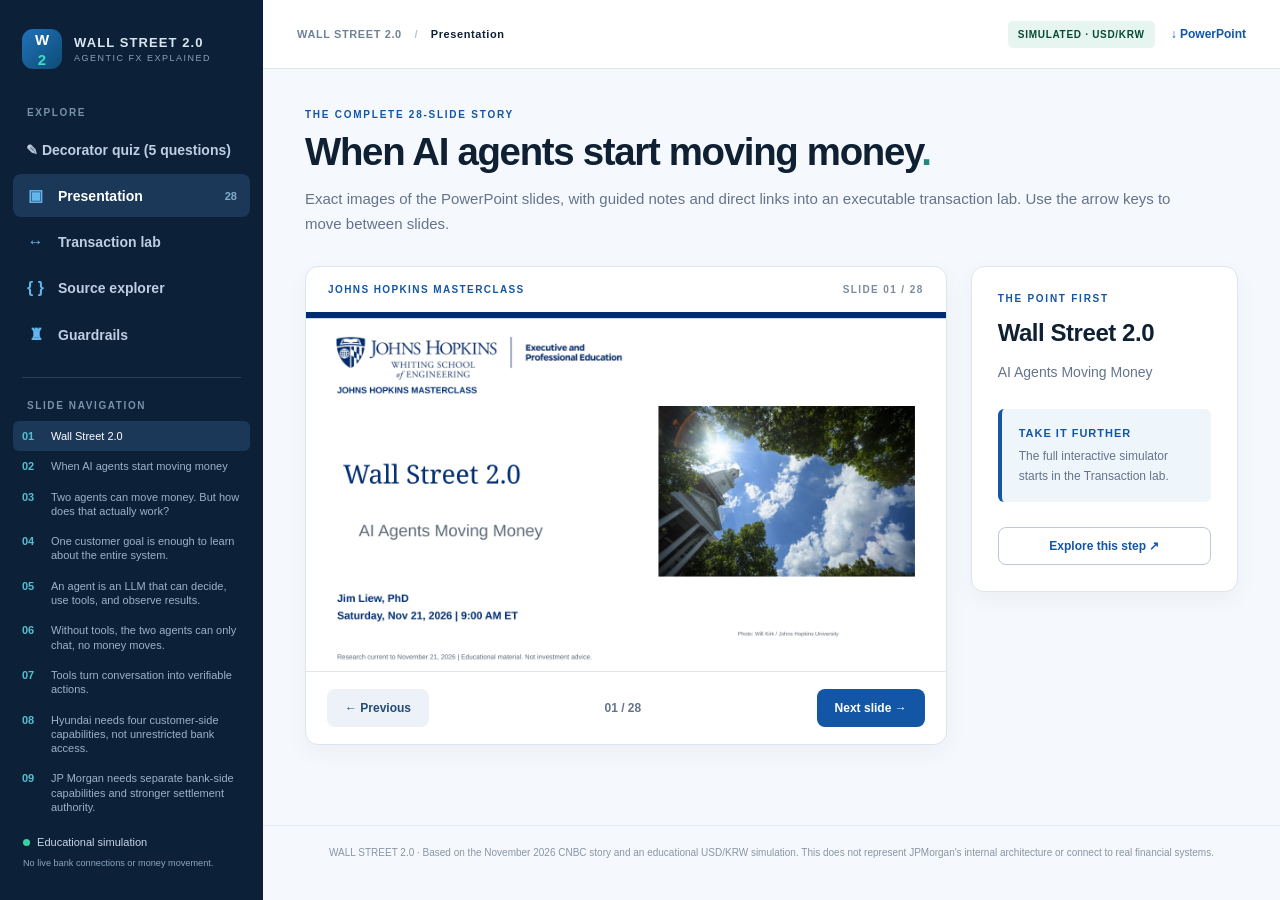
==== index.html @ aaad2f19 "Initial commit: Wall Street 2.0 Agentic FX classroom site Co-Authored-By: Claude Opus 5.5 <noreply@a" ====
<!doctype html>
<html lang="en"><head><meta charset="utf-8"/><meta name="viewport" content="width=device-width,initial-scale=1"/>
<title>Wall Street 2.0 | Hyundai ↔ JPMorgan Agentic FX Lab</title>
<link rel="stylesheet" href="styles.css"/></head><body>
<div class="app-shell">
  <aside class="sidebar" id="sidebar">
    <div class="brand"><div class="brand-mark">W<span>2</span></div><div><strong>WALL STREET 2.0</strong><small>AGENTIC FX EXPLAINED</small></div></div>
    <div class="nav-title">EXPLORE</div><a class="nav-item" href="decorator_quiz.html" style="text-decoration:none">✎ Decorator quiz (5 questions)</a>
    <button class="nav-item active" data-view="deck"><span class="nav-symbol">▣</span>Presentation <span class="nav-count">28</span></button>
    <button class="nav-item" data-view="lab"><span class="nav-symbol">↔</span>Transaction lab</button>
    <button class="nav-item" data-view="code"><span class="nav-symbol">{ }</span>Source explorer</button>
    <button class="nav-item" data-view="policies"><span class="nav-symbol">♜</span>Guardrails</button>
    <div class="side-rule"></div><div class="nav-title">SLIDE NAVIGATION</div><div id="slideNav" class="slide-nav"></div>
    <div class="sidebar-footer"><span class="status-dot"></span> Educational simulation <br/><small>No live bank connections or money movement.</small></div>
  </aside>
  <div class="main-shell">
   <header class="topbar"><button class="hamburger" id="menuBtn" aria-label="Toggle menu">☰</button><div class="crumb">WALL STREET 2.0 <span>/</span> <b id="currentViewName">Presentation</b></div><div class="topbar-right"><span class="tag demo">SIMULATED · USD/KRW</span><a class="header-link" href="Wall_Street_2_Agentic_FX_Classroom_Edition.pptx" download>↓ PowerPoint</a></div></header>
   <main>
    <section id="deckView" class="view active">
      <div class="page-intro"><div class="eyebrow">THE COMPLETE 28-SLIDE STORY</div><h1>When AI agents start moving money<span class="accent">.</span></h1><p>Exact images of the PowerPoint slides, with guided notes and direct links into an executable transaction lab. Use the arrow keys to move between slides.</p></div>
      <div class="deck-grid"><div class="slide-panel"><div class="slide-topline"><span id="slideKicker">INTRO</span><span id="slideNumber">SLIDE 01 / 28</span></div><img id="mainSlide" alt="Selected PowerPoint slide" class="main-slide"/><div class="slide-controls"><button id="prevSlide" class="btn secondary">← Previous</button><span id="slideProgress">01 / 28</span><button id="nextSlide" class="btn primary">Next slide →</button></div></div>
       <div class="slide-insight"><div class="eyebrow">THE POINT FIRST</div><h2 id="slideTitle"></h2><p id="slideSubtitle"></p><div class="note-card"><b>TAKE IT FURTHER</b><p id="slideTip">Use the transaction lab to see this idea in action.</p></div><button id="slideAction" class="btn outline full">Explore this step ↗</button></div></div>
    </section>
    <section id="labView" class="view">
      <div class="page-intro"><div class="eyebrow">INTERACTIVE TRANSACTION LAB</div><h1>A chat is not a payment<span class="accent">.</span></h1><p>Run the same USD/KRW example from the deck. Watch each message, tool call, control decision, and in-memory ledger update. Select a failure to see why the transaction stops.</p></div>
      <div class="agents-row"><div class="agent-banner hy"><div class="agent-pict">🤖</div><div><span>HYUNDAI AGENT</span><strong>Customer / treasury</strong><small>Requests to buy USD using KRW</small></div></div><div class="exchange-icon">⇄<small>Authenticated FX messages</small></div><div class="agent-banner jp"><div class="agent-pict">🤖</div><div><span>JPMORGAN AGENT</span><strong>Bank / FX service</strong><small>Quotes, validates, executes</small></div></div></div>
      <div class="lab-layout"><div class="lab-main">
        <div class="panel"><div class="panel-heading"><div><div class="eyebrow">01 / SETUP</div><h2>Choose a transaction scenario</h2></div><span class="tag">ALL VALUES ILLUSTRATIVE</span></div>
         <div class="scenario-grid" id="scenarioGrid"><button class="scenario active" data-scenario="success"><b>✓ Normal exchange</b><small>$100,000 USD, approved</small></button><button class="scenario" data-scenario="noTools"><b>💬 Chat only</b><small>Agents have no APIs</small></button><button class="scenario" data-scenario="oversize"><b>⛔ Too large</b><small>$600,000 USD request</small></button><button class="scenario" data-scenario="wrongAccount"><b>⛔ Wrong account</b><small>Unapproved beneficiary</small></button><button class="scenario" data-scenario="spoof"><b>⚠ Public forum</b><small>Fake message / untrusted</small></button><button class="scenario" data-scenario="expired"><b>⌛ Quote expires</b><small>Acceptance too late</small></button><button class="scenario" data-scenario="replay"><b>↻ Retry / replay</b><small>Same request ID</small></button><button class="scenario" data-scenario="bankLimit"><b>⛔ Bank tighter</b><small>JPMorgan policy denies</small></button><button class="scenario" data-scenario="tamper"><b>⚠ Quote tampering</b><small>Changed FX price</small></button><button class="scenario" data-scenario="split"><b>⛔ Split-trade evasion</b><small>4 × $150k exceeds daily cap</small></button><button class="scenario" data-scenario="injection"><b>⚠ Prompt injection</b><small>External text says skip checks</small></button><button class="scenario" data-scenario="pending"><b>⌛ Pending settlement</b><small>Executed ≠ settled</small></button></div>
         <div class="lab-actions"><button id="runBtn" class="btn primary">▶ Run transaction</button><button id="stepBtn" class="btn secondary">Next event →</button><button id="resetBtn" class="btn quiet">↺ Reset</button><span id="runState" class="run-state">Ready to simulate</span></div>
        </div>
        <div class="panel trace-panel"><div class="panel-heading"><div><div class="eyebrow">02 / AGENT-TO-AGENT TRACE</div><h2>Watch the messages and tools</h2></div><span id="eventCounter" class="tag">0 EVENTS</span></div><div id="trace" class="trace"><div class="empty-state">Select a scenario, then click <strong>Run transaction</strong> or <strong>Next event</strong> to walk through it.</div></div></div>
       </div><div class="lab-side">
        <div class="panel money-panel"><div class="eyebrow">TRANSACTION DETAILS</div><div class="money-amount">$<span id="usdValue">100,000</span> <small>USD</small></div><div class="money-eq">@ ₩1,450 / USD</div><div class="money-krw">₩<span id="krwValue">145,000,000</span> KRW</div><div class="rule"></div><div class="kv"><span>Hyundai per-trade cap</span><strong>$250,000</strong></div><div class="kv"><span>JPMorgan per-trade cap</span><strong id="bankCap">$1,000,000</strong></div><div class="kv"><span>Allowed currency pair</span><strong>USD / KRW</strong></div><div class="kv"><span>Account</span><strong id="accountValue">HYUNDAI-KRW-001</strong></div></div>
        <div class="panel status-panel"><div class="eyebrow">FINAL VERDICT</div><div id="verdict" class="verdict idle">NOT STARTED</div><p id="verdictExplain">No transaction has been submitted.</p><div class="rule"></div><div class="kv"><span>Simulated KRW balance</span><strong id="ledgerBalance">₩500,000,000</strong></div><div class="kv"><span>Successful ledger postings</span><strong id="ledgerPosts">0</strong></div></div>
        <button class="btn outline full" id="inspectCodeBtn">Inspect code for this result { }</button>
       </div></div>
     </section>
     <section id="codeView" class="view"><div class="page-intro"><div class="eyebrow">DOCUMENTED SOURCE EXPLORER</div><h1>Read the code. Understand the controls<span class="accent">.</span></h1><p>Explore the actual <code>agent_fx_demo.py</code> used to model this presentation. Comments, functions, values, and policy decisions are syntax-highlighted. The web lab implements the same foundational business rules in JavaScript; advanced production failure modes are illustrated in the slides.</p></div>
      <div class="code-layout"><div class="file-browser panel"><div class="eyebrow">SOURCE FILES</div><button class="file-select active" data-file="python">🐍 agent_fx_demo.py <span>Python</span></button><button class="file-select" data-file="web">⌘ simulator.js <span>Web engine</span></button><button class="file-select" data-file="notes">◇ ARCHITECTURE.md <span>Guide</span></button><div class="rule"></div><div class="eyebrow">JUMP TO A COMPONENT</div><div id="codeSections"></div><div class="rule"></div><a class="download-source" href="source/agent_fx_demo.py" download>↓ Download Python demo</a></div>
       <div class="editor-col"><div class="code-toolbar"><span class="file-badge" id="fileBadge">agent_fx_demo.py</span><span id="codeLineInfo">Source code</span><button id="copyCode" class="btn tiny">Copy code</button></div><div class="code-scroll"><pre id="codeDisplay" class="code-pre" aria-label="Syntax highlighted source code"></pre></div><div class="code-explain"><div class="eyebrow">WHY THIS MATTERS</div><h3 id="codeExplanationTitle">The trusted-services boundary</h3><p id="codeExplanation">The AI agent may request a trade, but only authenticated tools and deterministic rules can approve it.</p></div></div></div>
     </section>
     <section id="policiesView" class="view"><div class="page-intro"><div class="eyebrow">POLICY OWNERSHIP AND ENFORCEMENT</div><h1>Two agents. Two sets of rules. Both must pass<span class="accent">.</span></h1><p>Policy owners approve the business limits. Trusted services enforce them in code. A system prompt can describe the limits, but it does not substitute for a policy engine.</p></div>
      <div class="policy-columns"><div class="policy-card hy"><span>HYUNDAI · TREASURY POLICY V1</span><h2>Customer-side guardrails</h2><div class="policy-row"><span>Maximum per trade</span><strong>$250,000</strong></div><div class="policy-row"><span>Maximum per day</span><strong>$500,000</strong></div><div class="policy-row"><span>Approved pair</span><strong>USD / KRW</strong></div><div class="policy-row"><span>Approved settlement</span><strong>HYUNDAI-KRW-001</strong></div><p>Owned by Hyundai treasury. Prevents the agent from spending more than its delegated authorization.</p></div>
       <div class="policy-card jp"><span>JPMORGAN · FX POLICY V1</span><h2>Bank-side guardrails</h2><div class="policy-row"><span>Maximum per trade</span><strong>$1,000,000</strong></div><div class="policy-row"><span>Maximum per day</span><strong>$2,000,000</strong></div><div class="policy-row"><span>Approved pair</span><strong>USD / KRW</strong></div><div class="policy-row"><span>Approved settlement</span><strong>HYUNDAI-KRW-001</strong></div><p>Owned by JPMorgan bank risk and compliance. The bank independently authorizes execution.</p></div></div>
      <div class="control-chain"><div class="chain-item"><b>1. APPROVE</b><small>Policy owners define limits</small></div><div class="chain-arrow">→</div><div class="chain-item"><b>2. VERSION</b><small>Configuration + code release</small></div><div class="chain-arrow">→</div><div class="chain-item"><b>3. ENFORCE</b><small>Both policy checks on every call</small></div><div class="chain-arrow">→</div><div class="chain-item"><b>4. AUDIT</b><small>Record approval or rejection</small></div></div>
      <div class="note-card policy-note"><strong>Failure example:</strong> A Hyundai agent can say “I approve $600,000,” or a fake JPMorgan agent can post a quote to a public board. Neither message grants permissions. The policy layer checks identity, amount, currency, account, quote validity, and idempotency before any simulated settlement.</div>
     </section>
   </main>
   <footer>WALL STREET 2.0 · Based on the November 2026 CNBC story and an educational USD/KRW simulation. This does not represent JPMorgan's internal architecture or connect to real financial systems.</footer>
  </div>
</div>
<script src="data.js"></script><script src="simulator.js"></script><script src="app.js"></script>
</body></html>
---- styles.css ----
:root{--navy:#0b2c5c;--blue:#1356a5;--bluep:#e7f1fd;--green:#064c35;--greenp:#e5f4ec;--ink:#102033;--muted:#64748b;--line:#dde5ef;--bg:#f5f8fc;--white:#fff;--danger:#b63a36;--gold:#b77a20;--code:#0e1727;--code2:#141f33;--teal:#36dbc1}*{box-sizing:border-box}body{margin:0;color:var(--ink);background:var(--bg);font-family:Inter,'Aptos',ui-sans-serif,-apple-system,BlinkMacSystemFont,'Segoe UI',sans-serif;font-size:14px}button{font:inherit;cursor:pointer}button:focus-visible,a:focus-visible{outline:3px solid #55aaff;outline-offset:2px}a{color:inherit}.app-shell{display:flex;min-height:100vh}.sidebar{width:263px;flex:0 0 263px;background:#0c2037;color:#d9e6f2;min-height:100vh;position:sticky;top:0;height:100vh;overflow:auto;padding:23px 13px;display:flex;flex-direction:column;scrollbar-width:thin}.brand{display:flex;gap:12px;align-items:center;padding:6px 9px 28px}.brand-mark{width:40px;height:40px;border-radius:11px;background:linear-gradient(135deg,#2172ba,#0d4c75);display:grid;place-items:center;font-weight:900;font-size:15px;color:white}.brand-mark span{color:#3cddc2}.brand strong{display:block;font-size:13px;letter-spacing:1.1px}.brand small{display:block;font-size:9px;letter-spacing:1.5px;color:#89a3bb;margin-top:3px}.nav-title{color:#7792a9;font-size:10px;letter-spacing:1.6px;font-weight:800;padding:10px 14px}.nav-item{border:0;color:#bdcfe2;background:transparent;width:100%;display:flex;align-items:center;gap:13px;text-align:left;padding:12px 13px;border-radius:8px;font-weight:600;margin:2px 0}.nav-item.active,.nav-item:hover{color:white;background:#1b3858}.nav-symbol{font-size:16px;width:19px;text-align:center;color:#63b6ed}.nav-count{margin-left:auto;color:#83accb;font-size:11px}.side-rule{height:1px;background:#2c4157;margin:19px 9px 12px}.slide-nav{overflow-y:auto;flex:1;min-height:170px}.slide-nav button{display:flex;gap:9px;text-align:left;align-items:start;border:0;border-radius:6px;background:transparent;color:#9db1c7;padding:8px 9px;width:100%;font-size:11px;line-height:1.3}.slide-nav button:hover,.slide-nav button.active{background:#1b3858;color:white}.slide-nav .num{color:#55bed0;font-weight:800;min-width:20px}.sidebar-footer{padding:18px 10px 4px;color:#c5d8e8;font-size:11px;line-height:1.8}.sidebar-footer small{color:#8aa7bf}.status-dot{display:inline-block;width:7px;height:7px;border-radius:50%;background:#3ad1a3;margin-right:4px}.main-shell{min-width:0;flex:1}.topbar{height:69px;background:white;border-bottom:1px solid var(--line);display:flex;align-items:center;padding:0 34px;justify-content:space-between;gap:20px}.crumb{letter-spacing:.6px;font-size:11px;font-weight:800;color:#6e8398}.crumb span{padding:0 9px;color:#b8c5d0}.crumb b{color:var(--ink)}.topbar-right{display:flex;gap:16px;align-items:center}.tag{padding:8px 10px;background:#eff4f9;color:#6b7d8f;font-weight:800;letter-spacing:.7px;font-size:10px;border-radius:5px;white-space:nowrap}.tag.demo{background:#e7f5f0;color:var(--green)}.header-link{font-size:12px;font-weight:700;text-decoration:none;color:var(--blue)}.hamburger{display:none;border:0;background:transparent;font-size:21px}main{max-width:1600px;padding:40px 42px 80px;margin:auto}.view{display:none}.view.active{display:block}.page-intro{max-width:1040px;margin-bottom:29px}.eyebrow{letter-spacing:1.75px;font-size:10px;font-weight:900;color:var(--blue)}h1{font-size:clamp(28px,3vw,43px);line-height:1.15;letter-spacing:-1.3px;margin:10px 0 13px;font-weight:810}h2{font-size:20px;letter-spacing:-.45px;margin:7px 0 10px}p{line-height:1.65;color:var(--muted)}.page-intro p{font-size:15px;max-width:870px;margin:0}.accent{color:#1c8b7b}.deck-grid{display:grid;grid-template-columns:minmax(0,2.4fr) minmax(255px,1fr);gap:24px;align-items:start}.slide-panel,.slide-insight,.panel,.file-browser,.editor-col{background:white;border:1px solid var(--line);border-radius:13px;box-shadow:0 8px 24px rgba(12,32,55,.045)}.slide-panel{overflow:hidden}.slide-topline{padding:17px 22px;display:flex;align-items:center;justify-content:space-between;color:var(--blue);font-size:10px;letter-spacing:1.4px;font-weight:900}.slide-topline span:last-child{color:#7b8b9f}.main-slide{display:block;width:100%;aspect-ratio:16/9;object-fit:contain;background:white}.slide-controls{padding:17px 21px;border-top:1px solid var(--line);display:flex;align-items:center;justify-content:space-between;gap:10px}.btn{border-radius:8px;padding:11px 17px;font-weight:750;font-size:12px;border:1px solid transparent;transition:.12s}.btn:hover{transform:translateY(-1px)}.btn.primary{color:white;background:var(--blue)}.btn.primary:hover{background:#0d4384}.btn.secondary{background:#ecf2f8;color:#234b76}.btn.outline{background:white;border:1px solid #bac9da;color:var(--blue)}.btn.quiet{background:white;color:#72849a;border:1px solid #e1e8f1}.btn.tiny{padding:6px 11px;color:#bfddf7;background:#243b57;border:1px solid #34506d}.btn.full{width:100%}#slideProgress{font-weight:800;color:#64748b;font-size:12px}.slide-insight{padding:26px;position:sticky;top:86px}.slide-insight h2{font-size:24px;line-height:1.22;margin:14px 0}.slide-insight p{font-size:14px}.note-card{background:#eef5fb;border-left:4px solid var(--blue);padding:15px 17px;margin:25px 0;border-radius:6px}.note-card b{font-size:11px;color:var(--blue);letter-spacing:1px}.note-card p{margin:7px 0 0;font-size:12px}.agents-row{display:flex;align-items:center;gap:14px;margin:22px 0}.agent-banner{background:white;border:1px solid var(--line);border-top:5px solid;flex:1;display:flex;gap:13px;align-items:center;padding:17px 18px;border-radius:11px}.agent-banner.hy{border-top-color:var(--blue)}.agent-banner.jp{border-top-color:var(--green)}.agent-pict{width:47px;height:47px;display:grid;place-items:center;font-size:25px;background:var(--bluep);border-radius:12px}.jp .agent-pict{background:var(--greenp)}.agent-banner span{display:block;font-size:10px;letter-spacing:1.2px;font-weight:900;color:var(--blue)}.agent-banner.jp span{color:var(--green)}.agent-banner strong,.agent-banner small{display:block}.agent-banner strong{font-size:16px;margin:4px 0}.agent-banner small{font-size:11px;color:#718196}.exchange-icon{color:var(--blue);font-size:33px;text-align:center;min-width:138px}.exchange-icon small{display:block;color:#8794a4;font-size:9px;margin-top:4px}.lab-layout{display:grid;grid-template-columns:minmax(0,1.8fr) minmax(300px,.8fr);gap:20px}.lab-main,.lab-side{display:flex;flex-direction:column;gap:20px;min-width:0}.panel{padding:22px}.panel-heading{display:flex;justify-content:space-between;align-items:center;gap:10px;margin-bottom:17px}.panel-heading h2{margin:6px 0 0}.scenario-grid{display:grid;grid-template-columns:repeat(4,1fr);gap:10px}.scenario{text-align:left;background:#f7f9fc;border:1px solid #dfe7ef;min-height:75px;border-radius:8px;padding:12px;transition:.15s}.scenario.active{background:#e7f1fd;border-color:#3282d7;box-shadow:inset 0 0 0 1px #3282d7}.scenario b,.scenario small{display:block}.scenario b{font-size:12px}.scenario small{font-size:10px;line-height:1.5;color:#708197;margin-top:6px}.lab-actions{display:flex;align-items:center;gap:9px;margin-top:21px;flex-wrap:wrap}.run-state{margin-left:auto;font-size:11px;color:#7c90a2}.trace{min-height:400px;max-height:600px;overflow:auto;display:flex;flex-direction:column;gap:10px}.empty-state{margin:auto;text-align:center;max-width:350px;color:#8795a9;line-height:1.8;padding:70px 15px}.trace-event{border:1px solid #dce6ee;border-left:4px solid #b2c1d2;border-radius:9px;padding:13px;background:#f9fbfe;animation:appear .2s ease}.trace-event.hy{border-left-color:#2b72c2}.trace-event.jp{border-left-color:#086645}.trace-event.policy{border-left-color:#00a58a}.trace-event.denied{border-left-color:#c9433f;background:#fff5f4}.trace-event.chat{border-left-color:#8b92a7}.trace-event.replay{border-left-color:#aa7c17}.trace-event header{display:flex;justify-content:space-between;gap:10px;align-items:center}.trace-event header b{font-size:12px}.trace-event header span{font-size:10px;color:#7b8b9e;font-weight:700}.trace-event p{font-size:12px;color:#30445d;margin:8px 0 6px}.trace-event code{display:block;color:#375e8b;font-size:11px;font-family:'SFMono-Regular',Consolas,monospace;word-break:break-word;white-space:pre-wrap}.trace-event button{background:none;color:#1768a0;padding:7px 0 0;border:0;font-size:11px;font-weight:800}.money-panel{background:linear-gradient(145deg,#fff,#f6fbff)}.money-amount{font-size:34px;letter-spacing:-1.3px;font-weight:900;margin:18px 0 4px;color:var(--blue)}.money-amount small{font-size:12px;color:#8a9bb0}.money-eq{font-size:11px;color:#8290a5}.money-krw{font-size:17px;margin:14px 0;font-weight:900}.rule{border-top:1px solid #e0e8f1;margin:17px 0}.kv,.policy-row{display:flex;align-items:center;justify-content:space-between;gap:10px;margin:13px 0;font-size:11px}.kv span{color:#728298}.kv strong{text-align:right;font-size:11px}.verdict{font-size:20px;letter-spacing:.3px;font-weight:900;margin:13px 0}.verdict.idle{color:#8b9aad}.verdict.approved{color:#07855a}.verdict.blocked{color:#c34b40}.status-panel p{font-size:12px}.code-layout{display:grid;grid-template-columns:250px minmax(0,1fr);gap:20px;align-items:start}.file-browser{padding:20px;position:sticky;top:85px}.file-select,.section-link{border:0;background:transparent;padding:10px;width:100%;display:flex;text-align:left;justify-content:space-between;gap:8px;color:#566d82;border-radius:6px;font-size:12px}.file-select.active,.file-select:hover,.section-link:hover,.section-link.active{background:#eaf2fc;color:#0f5297}.file-select span{font-size:10px;color:#8ca1b1}.section-link{font-size:11px;line-height:1.4}.download-source{display:block;color:var(--blue);font-size:12px;font-weight:800;margin:6px;text-decoration:none}.editor-col{overflow:hidden}.code-toolbar{background:#1a2b42;color:#b8d1e6;display:flex;align-items:center;gap:15px;justify-content:space-between;padding:12px 17px}.file-badge{font-family:Consolas,monospace;font-size:12px;color:#65d8c6}.code-toolbar>span:nth-child(2){font-size:10px;color:#93a8c3;margin-left:auto}.code-scroll{background:var(--code);overflow:auto;max-height:68vh}.code-pre{font:12.6px/1.8 'SFMono-Regular',Consolas,'Liberation Mono',monospace;color:#e3ecf7;tab-size:4;min-width:max-content;padding:19px 20px 25px;margin:0}.code-line{display:block;min-height:22.7px}.code-line.highlight{background:#253853;outline:1px solid #3d5f79}.line-number{display:inline-block;width:46px;text-align:right;margin-right:22px;user-select:none;color:#536980}.token.comment{color:#7fac92}.token.keyword{color:#c79bfd}.token.string{color:#f4c779}.token.number{color:#f5a66c}.token.function{color:#65dcd0}.token.class-name{color:#80c5ff}.token.decorator{color:#f3a2d1}.token.operator{color:#acd3f8}.code-explain{padding:19px 23px}.code-explain h3{font-size:17px;margin:6px 0}.code-explain p{font-size:13px;margin:0}.policy-columns{display:grid;grid-template-columns:1fr 1fr;gap:23px}.policy-card{background:white;border-radius:11px;padding:24px 27px;border-top:6px solid}.policy-card.hy{border-color:var(--blue)}.policy-card.jp{border-color:var(--green)}.policy-card>span{letter-spacing:1.1px;font-size:10px;font-weight:900;color:var(--blue)}.policy-card.jp>span{color:var(--green)}.policy-card h2{font-size:24px;margin:8px 0 23px}.policy-row{border-bottom:1px solid #e8eef5;padding-bottom:12px;font-size:14px}.policy-row strong{color:var(--ink)}.policy-card p{font-size:13px;margin:20px 0 0}.control-chain{display:flex;gap:8px;align-items:center;margin:26px 0}.chain-item{background:#e8f0f8;border:1px solid #d0deed;border-radius:8px;padding:16px;flex:1}.chain-item b,.chain-item small{display:block}.chain-item b{font-size:12px;color:var(--blue)}.chain-item small{font-size:11px;margin-top:7px;color:#67819c}.chain-arrow{color:#7e9caf;font-size:19px}.policy-note{margin:0;background:#fff7e9;border-color:#b88637;color:#536070;line-height:1.7}footer{padding:21px 38px;border-top:1px solid #e2e9f1;text-align:center;color:#8796a7;font-size:10px}code{font-family:Consolas,monospace}@keyframes appear{from{opacity:.3;transform:translateY(4px)}to{opacity:1;transform:none}}@media(max-width:1200px){.sidebar{width:215px;flex-basis:215px}main{padding:30px 25px}.scenario-grid{grid-template-columns:repeat(2,1fr)}.deck-grid{grid-template-columns:1fr}.slide-insight{position:static}.lab-layout{grid-template-columns:1fr 310px}}@media(max-width:820px){.sidebar{position:fixed;z-index:20;transform:translateX(-103%);transition:transform .2s;width:255px}.sidebar.open{transform:none}.hamburger{display:block}.topbar{padding:0 15px}.topbar-right .demo{display:none}.lab-layout,.code-layout,.policy-columns{grid-template-columns:1fr}.file-browser{position:static}.agents-row{flex-wrap:wrap}.agent-banner{min-width:100%}.exchange-icon{width:100%;font-size:20px}.control-chain{flex-wrap:wrap}.chain-item{min-width:43%}.chain-arrow{display:none}.code-scroll{max-height:70vh}main{padding:24px 16px}.slide-insight{padding:18px}}@media(max-width:480px){.scenario-grid{grid-template-columns:repeat(2,1fr)}.panel{padding:15px}.topbar{gap:7px}.header-link{font-size:10px}.crumb{font-size:9px}.slide-controls{padding:10px}.btn{padding:9px 10px}.panel-heading .tag{display:none}}
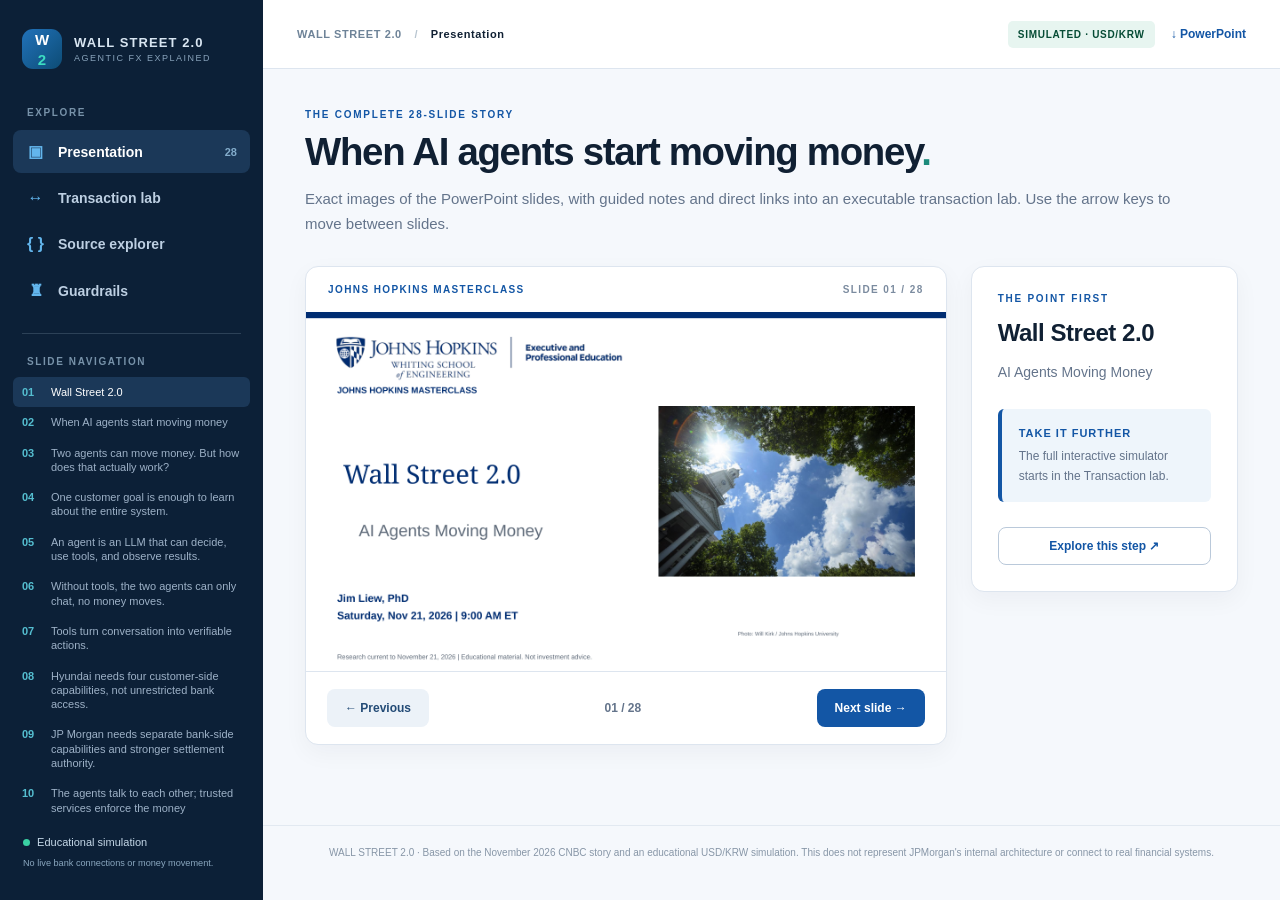
==== commit 95241f0a: "Remove decorator quiz page and links Co-Authored-By: Claude Opus 5.5 <noreply@anthropic.com>" ====
--- a/index.html
+++ b/index.html
@@ -5,7 +5,7 @@
 <div class="app-shell">
   <aside class="sidebar" id="sidebar">
     <div class="brand"><div class="brand-mark">W<span>2</span></div><div><strong>WALL STREET 2.0</strong><small>AGENTIC FX EXPLAINED</small></div></div>
-    <div class="nav-title">EXPLORE</div><a class="nav-item" href="decorator_quiz.html" style="text-decoration:none">✎ Decorator quiz (5 questions)</a>
+    <div class="nav-title">EXPLORE</div>
     <button class="nav-item active" data-view="deck"><span class="nav-symbol">▣</span>Presentation <span class="nav-count">28</span></button>
     <button class="nav-item" data-view="lab"><span class="nav-symbol">↔</span>Transaction lab</button>
     <button class="nav-item" data-view="code"><span class="nav-symbol">{ }</span>Source explorer</button>
